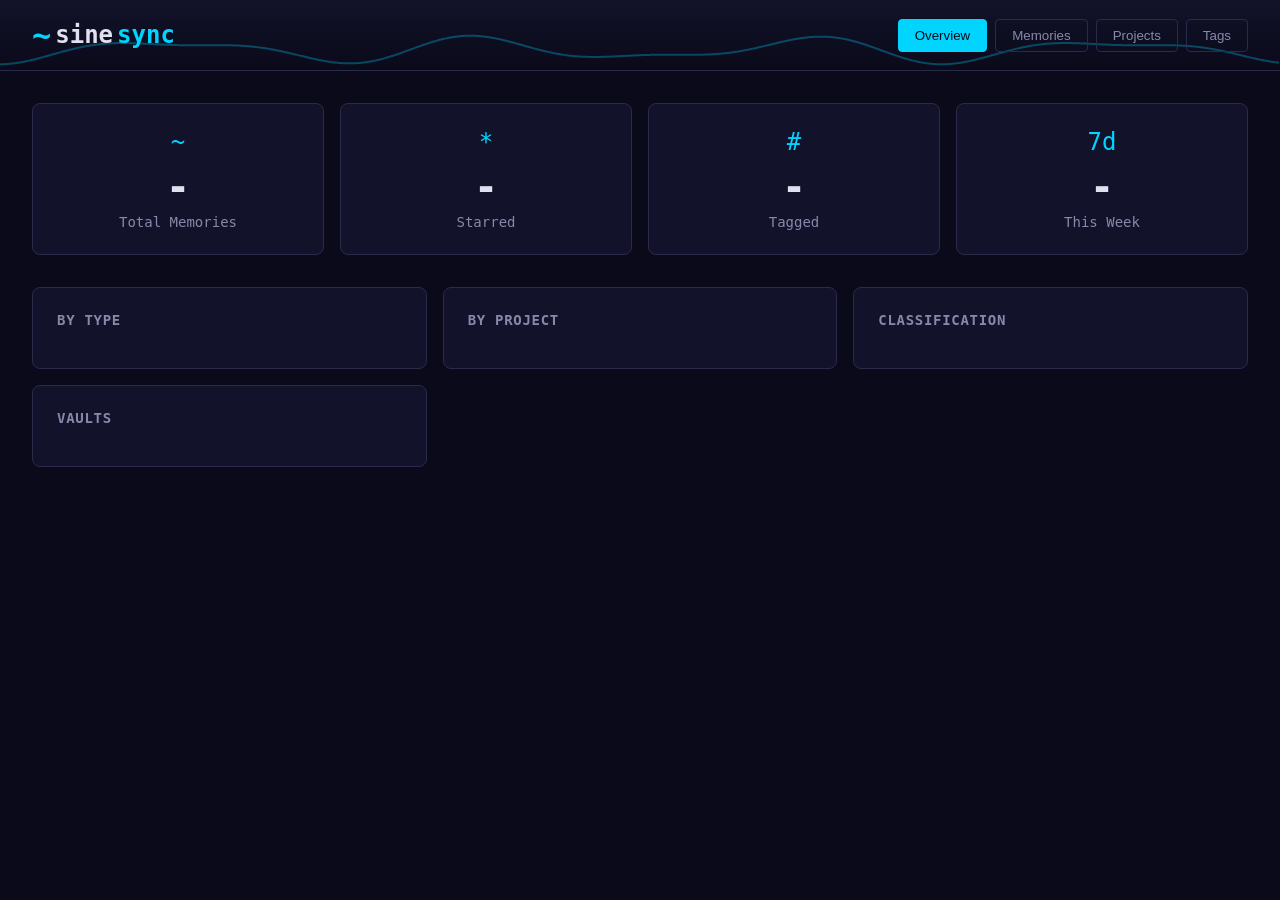
==== internal/dashboard/static/index.html @ 31d08cb1 "feat: Complete Go CLI, backend API, and infrastructure Go CLI (replaces TypeScript CLI): - Daemon ar" ====
<!DOCTYPE html>
<html lang="en">
<head>
    <meta charset="UTF-8">
    <meta name="viewport" content="width=device-width, initial-scale=1.0">
    <title>sine~sync Dashboard</title>
    <link rel="stylesheet" href="style.css">
</head>
<body>
    <div class="app">
        <!-- Header with sine wave -->
        <header class="header">
            <div class="header-content">
                <h1 class="logo">
                    <span class="sine-wave">~</span>
                    sine<span class="accent">sync</span>
                </h1>
                <nav class="nav">
                    <button class="nav-btn active" data-view="overview">Overview</button>
                    <button class="nav-btn" data-view="memories">Memories</button>
                    <button class="nav-btn" data-view="projects">Projects</button>
                    <button class="nav-btn" data-view="tags">Tags</button>
                </nav>
            </div>
            <canvas id="sine-canvas" class="sine-canvas"></canvas>
        </header>

        <!-- Main content -->
        <main class="main">
            <!-- Overview View -->
            <section id="view-overview" class="view active">
                <div class="stats-grid">
                    <div class="stat-card">
                        <div class="stat-icon">~</div>
                        <div class="stat-value" id="stat-total">-</div>
                        <div class="stat-label">Total Memories</div>
                    </div>
                    <div class="stat-card">
                        <div class="stat-icon">*</div>
                        <div class="stat-value" id="stat-starred">-</div>
                        <div class="stat-label">Starred</div>
                    </div>
                    <div class="stat-card">
                        <div class="stat-icon">#</div>
                        <div class="stat-value" id="stat-tagged">-</div>
                        <div class="stat-label">Tagged</div>
                    </div>
                    <div class="stat-card">
                        <div class="stat-icon">7d</div>
                        <div class="stat-value" id="stat-recent">-</div>
                        <div class="stat-label">This Week</div>
                    </div>
                </div>

                <div class="charts-grid">
                    <div class="chart-card">
                        <h3>By Type</h3>
                        <div id="chart-types" class="chart-bars"></div>
                    </div>
                    <div class="chart-card">
                        <h3>By Project</h3>
                        <div id="chart-projects" class="chart-bars"></div>
                    </div>
                    <div class="chart-card">
                        <h3>Classification</h3>
                        <div id="chart-classification" class="chart-bars"></div>
                    </div>
                    <div class="chart-card">
                        <h3>Vaults</h3>
                        <div id="chart-vaults" class="vault-list"></div>
                    </div>
                </div>
            </section>

            <!-- Memories View -->
            <section id="view-memories" class="view">
                <div class="toolbar">
                    <div class="search-box">
                        <input type="text" id="search-input" placeholder="Semantic search...">
                        <button id="search-btn">Search</button>
                    </div>
                    <div class="filters">
                        <select id="filter-project">
                            <option value="">All Projects</option>
                        </select>
                        <select id="filter-type">
                            <option value="">All Types</option>
                        </select>
                        <select id="filter-classification">
                            <option value="">All Classifications</option>
                            <option value="public">Public</option>
                            <option value="team">Team</option>
                            <option value="private">Private</option>
                            <option value="sensitive">Sensitive</option>
                        </select>
                        <label class="checkbox-label">
                            <input type="checkbox" id="filter-starred"> Starred only
                        </label>
                    </div>
                </div>

                <div id="memories-list" class="memories-list">
                    <p class="loading">Loading memories...</p>
                </div>
            </section>

            <!-- Projects View -->
            <section id="view-projects" class="view">
                <div id="projects-list" class="projects-list">
                    <p class="loading">Loading projects...</p>
                </div>
            </section>

            <!-- Tags View -->
            <section id="view-tags" class="view">
                <div id="tags-cloud" class="tags-cloud">
                    <p class="loading">Loading tags...</p>
                </div>
            </section>
        </main>

        <!-- Detail Modal -->
        <div id="modal" class="modal hidden">
            <div class="modal-backdrop"></div>
            <div class="modal-content">
                <button class="modal-close">&times;</button>
                <div id="modal-body"></div>
            </div>
        </div>
    </div>

    <script src="app.js"></script>
</body>
</html>
---- internal/dashboard/static/style.css ----
/* sine~sync Dashboard Styles */
:root {
    --bg-dark: #0a0a1a;
    --bg-card: #12122a;
    --bg-hover: #1a1a3a;
    --text-primary: #e0e0f0;
    --text-secondary: #8888aa;
    --accent-cyan: #00d4ff;
    --accent-purple: #9d4edd;
    --accent-green: #00ff88;
    --accent-yellow: #ffd700;
    --accent-red: #ff4444;
    --border: #2a2a4a;
    --shadow: rgba(0, 212, 255, 0.1);
}

* {
    margin: 0;
    padding: 0;
    box-sizing: border-box;
}

body {
    font-family: 'SF Mono', 'Monaco', 'Inconsolata', 'Fira Code', monospace;
    background: var(--bg-dark);
    color: var(--text-primary);
    min-height: 100vh;
}

.app {
    display: flex;
    flex-direction: column;
    min-height: 100vh;
}

/* Header */
.header {
    position: relative;
    background: linear-gradient(180deg, var(--bg-card) 0%, var(--bg-dark) 100%);
    border-bottom: 1px solid var(--border);
    overflow: hidden;
}

.header-content {
    position: relative;
    z-index: 2;
    display: flex;
    justify-content: space-between;
    align-items: center;
    padding: 1rem 2rem;
}

.logo {
    font-size: 1.5rem;
    font-weight: 600;
    display: flex;
    align-items: center;
    gap: 0.25rem;
}

.sine-wave {
    color: var(--accent-cyan);
    font-size: 2rem;
    animation: wave 2s ease-in-out infinite;
}

@keyframes wave {
    0%, 100% { transform: translateY(0); }
    50% { transform: translateY(-4px); }
}

.accent {
    color: var(--accent-cyan);
}

.nav {
    display: flex;
    gap: 0.5rem;
}

.nav-btn {
    background: transparent;
    border: 1px solid var(--border);
    color: var(--text-secondary);
    padding: 0.5rem 1rem;
    border-radius: 4px;
    cursor: pointer;
    transition: all 0.2s;
}

.nav-btn:hover {
    border-color: var(--accent-cyan);
    color: var(--text-primary);
}

.nav-btn.active {
    background: var(--accent-cyan);
    border-color: var(--accent-cyan);
    color: var(--bg-dark);
}

.sine-canvas {
    position: absolute;
    bottom: 0;
    left: 0;
    width: 100%;
    height: 40px;
    opacity: 0.3;
}

/* Main */
.main {
    flex: 1;
    padding: 2rem;
    max-width: 1400px;
    margin: 0 auto;
    width: 100%;
}

.view {
    display: none;
}

.view.active {
    display: block;
}

/* Stats Grid */
.stats-grid {
    display: grid;
    grid-template-columns: repeat(auto-fit, minmax(200px, 1fr));
    gap: 1rem;
    margin-bottom: 2rem;
}

.stat-card {
    background: var(--bg-card);
    border: 1px solid var(--border);
    border-radius: 8px;
    padding: 1.5rem;
    text-align: center;
    transition: all 0.2s;
}

.stat-card:hover {
    border-color: var(--accent-cyan);
    box-shadow: 0 0 20px var(--shadow);
}

.stat-icon {
    font-size: 1.5rem;
    color: var(--accent-cyan);
    margin-bottom: 0.5rem;
}

.stat-value {
    font-size: 2.5rem;
    font-weight: 700;
    color: var(--text-primary);
}

.stat-label {
    color: var(--text-secondary);
    font-size: 0.875rem;
    margin-top: 0.25rem;
}

/* Charts Grid */
.charts-grid {
    display: grid;
    grid-template-columns: repeat(auto-fit, minmax(300px, 1fr));
    gap: 1rem;
}

.chart-card {
    background: var(--bg-card);
    border: 1px solid var(--border);
    border-radius: 8px;
    padding: 1.5rem;
}

.chart-card h3 {
    color: var(--text-secondary);
    font-size: 0.875rem;
    text-transform: uppercase;
    letter-spacing: 0.05em;
    margin-bottom: 1rem;
}

.chart-bars {
    display: flex;
    flex-direction: column;
    gap: 0.75rem;
}

.chart-bar {
    display: flex;
    align-items: center;
    gap: 0.75rem;
}

.chart-bar-label {
    width: 100px;
    font-size: 0.875rem;
    color: var(--text-secondary);
    white-space: nowrap;
    overflow: hidden;
    text-overflow: ellipsis;
}

.chart-bar-track {
    flex: 1;
    height: 8px;
    background: var(--bg-dark);
    border-radius: 4px;
    overflow: hidden;
}

.chart-bar-fill {
    height: 100%;
    background: linear-gradient(90deg, var(--accent-cyan), var(--accent-purple));
    border-radius: 4px;
    transition: width 0.5s ease;
}

.chart-bar-value {
    width: 40px;
    text-align: right;
    font-size: 0.875rem;
    color: var(--text-primary);
}

/* Vault List */
.vault-list {
    display: flex;
    flex-direction: column;
    gap: 0.5rem;
}

.vault-item {
    display: flex;
    justify-content: space-between;
    align-items: center;
    padding: 0.75rem;
    background: var(--bg-dark);
    border-radius: 4px;
}

.vault-name {
    display: flex;
    align-items: center;
    gap: 0.5rem;
}

.vault-icon {
    color: var(--accent-purple);
}

.vault-backend {
    font-size: 0.75rem;
    color: var(--text-secondary);
    padding: 0.125rem 0.5rem;
    background: var(--bg-card);
    border-radius: 2px;
}

/* Toolbar */
.toolbar {
    display: flex;
    flex-wrap: wrap;
    gap: 1rem;
    margin-bottom: 1.5rem;
    padding: 1rem;
    background: var(--bg-card);
    border: 1px solid var(--border);
    border-radius: 8px;
}

.search-box {
    display: flex;
    flex: 1;
    min-width: 300px;
}

.search-box input {
    flex: 1;
    background: var(--bg-dark);
    border: 1px solid var(--border);
    border-right: none;
    border-radius: 4px 0 0 4px;
    padding: 0.5rem 1rem;
    color: var(--text-primary);
    font-family: inherit;
}

.search-box input:focus {
    outline: none;
    border-color: var(--accent-cyan);
}

.search-box button {
    background: var(--accent-cyan);
    border: none;
    border-radius: 0 4px 4px 0;
    padding: 0.5rem 1rem;
    color: var(--bg-dark);
    cursor: pointer;
    font-family: inherit;
    font-weight: 600;
}

.filters {
    display: flex;
    flex-wrap: wrap;
    gap: 0.5rem;
    align-items: center;
}

.filters select {
    background: var(--bg-dark);
    border: 1px solid var(--border);
    border-radius: 4px;
    padding: 0.5rem;
    color: var(--text-primary);
    font-family: inherit;
}

.checkbox-label {
    display: flex;
    align-items: center;
    gap: 0.5rem;
    color: var(--text-secondary);
    cursor: pointer;
}

/* Memories List */
.memories-list {
    display: flex;
    flex-direction: column;
    gap: 1rem;
}

.memory-card {
    background: var(--bg-card);
    border: 1px solid var(--border);
    border-radius: 8px;
    padding: 1rem;
    cursor: pointer;
    transition: all 0.2s;
}

.memory-card:hover {
    border-color: var(--accent-cyan);
    transform: translateX(4px);
}

.memory-card.starred {
    border-left: 3px solid var(--accent-yellow);
}

.memory-header {
    display: flex;
    justify-content: space-between;
    align-items: flex-start;
    margin-bottom: 0.5rem;
}

.memory-title {
    font-size: 1rem;
    font-weight: 600;
    color: var(--text-primary);
}

.memory-meta {
    display: flex;
    gap: 0.5rem;
    flex-wrap: wrap;
}

.memory-badge {
    font-size: 0.75rem;
    padding: 0.125rem 0.5rem;
    border-radius: 2px;
    background: var(--bg-dark);
    color: var(--text-secondary);
}

.memory-badge.type-bugfix { color: var(--accent-red); }
.memory-badge.type-feature { color: var(--accent-green); }
.memory-badge.type-decision { color: var(--accent-purple); }
.memory-badge.type-discovery { color: var(--accent-cyan); }

.memory-summary {
    color: var(--text-secondary);
    font-size: 0.875rem;
    line-height: 1.5;
    margin-bottom: 0.5rem;
}

.memory-footer {
    display: flex;
    justify-content: space-between;
    align-items: center;
}

.memory-tags {
    display: flex;
    gap: 0.25rem;
    flex-wrap: wrap;
}

.tag {
    font-size: 0.75rem;
    padding: 0.125rem 0.5rem;
    background: var(--accent-purple);
    color: white;
    border-radius: 2px;
    opacity: 0.8;
}

.memory-date {
    font-size: 0.75rem;
    color: var(--text-secondary);
}

/* Projects List */
.projects-list {
    display: grid;
    grid-template-columns: repeat(auto-fill, minmax(250px, 1fr));
    gap: 1rem;
}

.project-card {
    background: var(--bg-card);
    border: 1px solid var(--border);
    border-radius: 8px;
    padding: 1.5rem;
    cursor: pointer;
    transition: all 0.2s;
}

.project-card:hover {
    border-color: var(--accent-cyan);
}

.project-name {
    font-size: 1.125rem;
    font-weight: 600;
    margin-bottom: 0.5rem;
}

.project-count {
    font-size: 2rem;
    font-weight: 700;
    color: var(--accent-cyan);
}

.project-vault {
    font-size: 0.75rem;
    color: var(--text-secondary);
    margin-top: 0.5rem;
}

/* Tags Cloud */
.tags-cloud {
    display: flex;
    flex-wrap: wrap;
    gap: 0.75rem;
    padding: 1rem;
    background: var(--bg-card);
    border: 1px solid var(--border);
    border-radius: 8px;
}

.tag-item {
    display: flex;
    align-items: center;
    gap: 0.5rem;
    padding: 0.5rem 1rem;
    background: var(--bg-dark);
    border: 1px solid var(--border);
    border-radius: 4px;
    cursor: pointer;
    transition: all 0.2s;
}

.tag-item:hover {
    border-color: var(--accent-purple);
    background: var(--bg-hover);
}

.tag-count {
    font-size: 0.75rem;
    color: var(--accent-cyan);
}

/* Modal */
.modal {
    position: fixed;
    inset: 0;
    z-index: 100;
    display: flex;
    align-items: center;
    justify-content: center;
}

.modal.hidden {
    display: none;
}

.modal-backdrop {
    position: absolute;
    inset: 0;
    background: rgba(0, 0, 0, 0.8);
}

.modal-content {
    position: relative;
    background: var(--bg-card);
    border: 1px solid var(--border);
    border-radius: 8px;
    width: 90%;
    max-width: 700px;
    max-height: 80vh;
    overflow-y: auto;
    padding: 2rem;
}

.modal-close {
    position: absolute;
    top: 1rem;
    right: 1rem;
    background: none;
    border: none;
    color: var(--text-secondary);
    font-size: 1.5rem;
    cursor: pointer;
}

.modal-close:hover {
    color: var(--text-primary);
}

/* Detail View */
.detail-header {
    margin-bottom: 1.5rem;
}

.detail-title {
    font-size: 1.5rem;
    font-weight: 600;
    margin-bottom: 0.5rem;
}

.detail-summary {
    color: var(--text-secondary);
    line-height: 1.6;
}

.detail-section {
    margin-bottom: 1.5rem;
}

.detail-section h4 {
    color: var(--text-secondary);
    font-size: 0.875rem;
    text-transform: uppercase;
    letter-spacing: 0.05em;
    margin-bottom: 0.5rem;
}

.detail-tags {
    display: flex;
    flex-wrap: wrap;
    gap: 0.5rem;
    margin-bottom: 1rem;
}

.detail-tags input {
    flex: 1;
    min-width: 150px;
    background: var(--bg-dark);
    border: 1px solid var(--border);
    border-radius: 4px;
    padding: 0.5rem;
    color: var(--text-primary);
    font-family: inherit;
}

.detail-actions {
    display: flex;
    gap: 0.5rem;
    flex-wrap: wrap;
    padding-top: 1rem;
    border-top: 1px solid var(--border);
}

.detail-btn {
    padding: 0.5rem 1rem;
    border-radius: 4px;
    border: 1px solid var(--border);
    background: transparent;
    color: var(--text-primary);
    cursor: pointer;
    font-family: inherit;
    transition: all 0.2s;
}

.detail-btn:hover {
    border-color: var(--accent-cyan);
}

.detail-btn.primary {
    background: var(--accent-cyan);
    border-color: var(--accent-cyan);
    color: var(--bg-dark);
}

.detail-btn.starred {
    color: var(--accent-yellow);
    border-color: var(--accent-yellow);
}

.detail-btn.danger {
    color: var(--accent-red);
}

.detail-btn.danger:hover {
    border-color: var(--accent-red);
    background: var(--accent-red);
    color: white;
}

/* Loading */
.loading {
    text-align: center;
    color: var(--text-secondary);
    padding: 2rem;
}

/* Scrollbar */
::-webkit-scrollbar {
    width: 8px;
}

::-webkit-scrollbar-track {
    background: var(--bg-dark);
}

::-webkit-scrollbar-thumb {
    background: var(--border);
    border-radius: 4px;
}

::-webkit-scrollbar-thumb:hover {
    background: var(--accent-cyan);
}

/* Pagination */
.pagination {
    display: flex;
    align-items: center;
    justify-content: center;
    gap: 0.5rem;
    padding: 1rem 0;
    flex-wrap: wrap;
}

.page-btn {
    min-width: 36px;
    height: 36px;
    padding: 0 0.5rem;
    background: var(--bg-surface);
    border: 1px solid var(--border);
    border-radius: 4px;
    color: var(--text-secondary);
    cursor: pointer;
    font-size: 0.875rem;
    transition: all 0.2s;
}

.page-btn:hover:not(:disabled) {
    border-color: var(--accent-cyan);
    color: var(--accent-cyan);
}

.page-btn.active {
    background: var(--accent-cyan);
    border-color: var(--accent-cyan);
    color: var(--bg-dark);
    font-weight: 600;
}

.page-btn:disabled {
    opacity: 0.3;
    cursor: not-allowed;
}

.pagination-info {
    color: var(--text-secondary);
    font-size: 0.875rem;
    margin-left: 1rem;
}
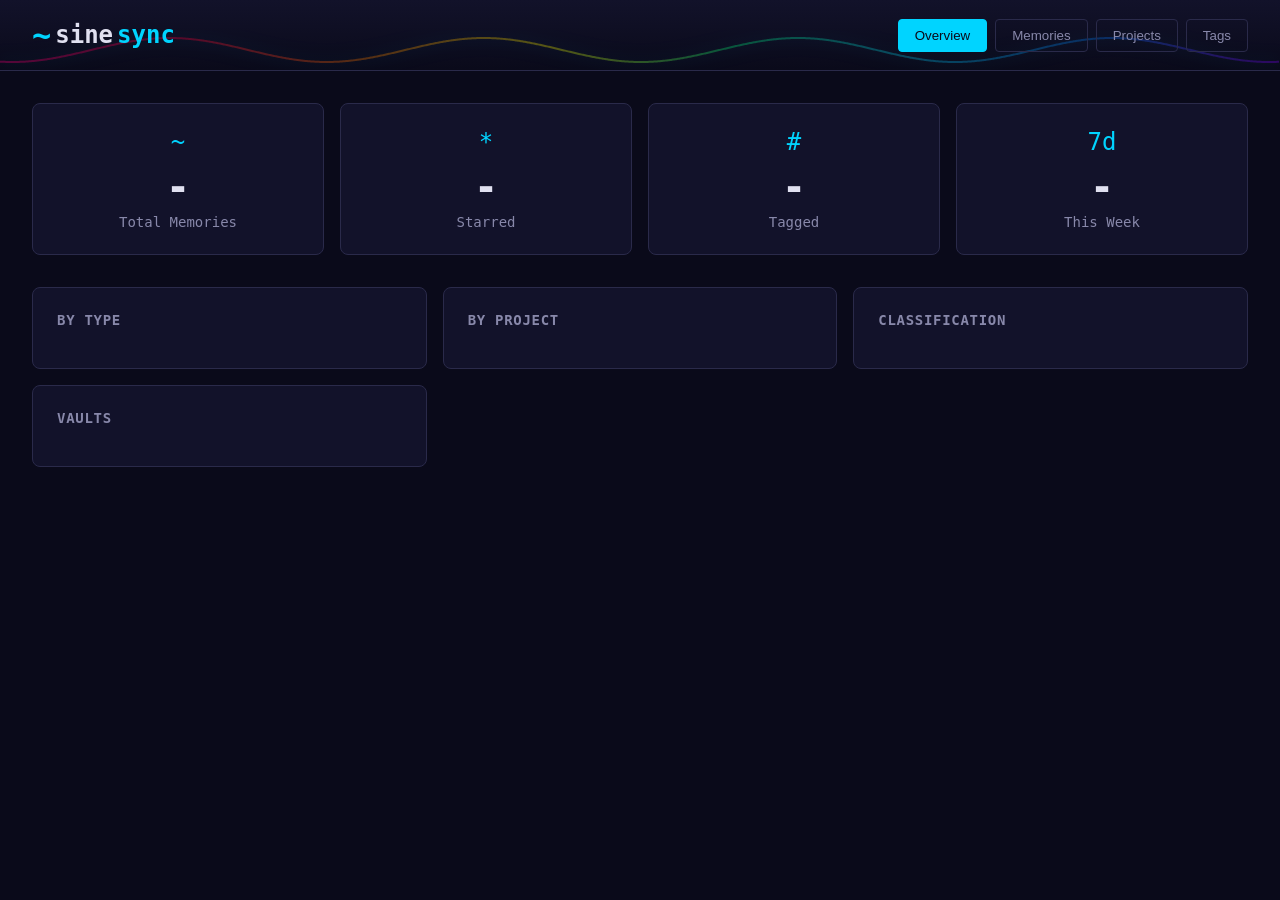
==== commit d27ee6e7: "feat: Add adapter sync stats, interactive features, and legal pages - Add adapter sync statistics to" ====
--- a/internal/dashboard/static/index.html
+++ b/internal/dashboard/static/index.html
@@ -49,6 +49,29 @@
                         <div class="stat-icon">7d</div>
                         <div class="stat-value" id="stat-recent">-</div>
                         <div class="stat-label">This Week</div>
+                    </div>
+                </div>
+
+                <!-- Adapter Sync Status -->
+                <div id="adapter-sync-section" class="adapter-sync-section" style="display: none;">
+                    <h3 class="section-title">Adapter Sync (claude-mem)</h3>
+                    <div class="sync-stats-grid">
+                        <div class="sync-stat">
+                            <span class="sync-stat-label">Native</span>
+                            <span class="sync-stat-value" id="sync-native">-</span>
+                        </div>
+                        <div class="sync-stat">
+                            <span class="sync-stat-label">From sinesync</span>
+                            <span class="sync-stat-value" id="sync-exported">-</span>
+                        </div>
+                        <div class="sync-stat">
+                            <span class="sync-stat-label">Embeddings</span>
+                            <span class="sync-stat-value" id="sync-embeddings">-</span>
+                        </div>
+                        <div class="sync-stat" id="sync-backlog-container">
+                            <span class="sync-stat-label">Backlog</span>
+                            <span class="sync-stat-value sync-stat-warning" id="sync-backlog">-</span>
+                        </div>
                     </div>
                 </div>
 
--- a/internal/dashboard/static/style.css
+++ b/internal/dashboard/static/style.css
@@ -701,3 +701,47 @@
     font-size: 0.875rem;
     margin-left: 1rem;
 }
+
+/* Adapter Sync Section */
+.adapter-sync-section {
+    background: var(--bg-card);
+    border: 1px solid var(--border);
+    border-radius: 8px;
+    padding: 1.5rem;
+    margin-bottom: 1.5rem;
+}
+
+.adapter-sync-section .section-title {
+    color: var(--text-secondary);
+    font-size: 0.875rem;
+    text-transform: uppercase;
+    letter-spacing: 0.05em;
+    margin-bottom: 1rem;
+}
+
+.sync-stats-grid {
+    display: flex;
+    flex-wrap: wrap;
+    gap: 2rem;
+}
+
+.sync-stat {
+    display: flex;
+    flex-direction: column;
+    gap: 0.25rem;
+}
+
+.sync-stat-label {
+    font-size: 0.75rem;
+    color: var(--text-secondary);
+}
+
+.sync-stat-value {
+    font-size: 1.5rem;
+    font-weight: 600;
+    color: var(--text-primary);
+}
+
+.sync-stat-value.sync-stat-warning {
+    color: var(--accent-yellow);
+}
